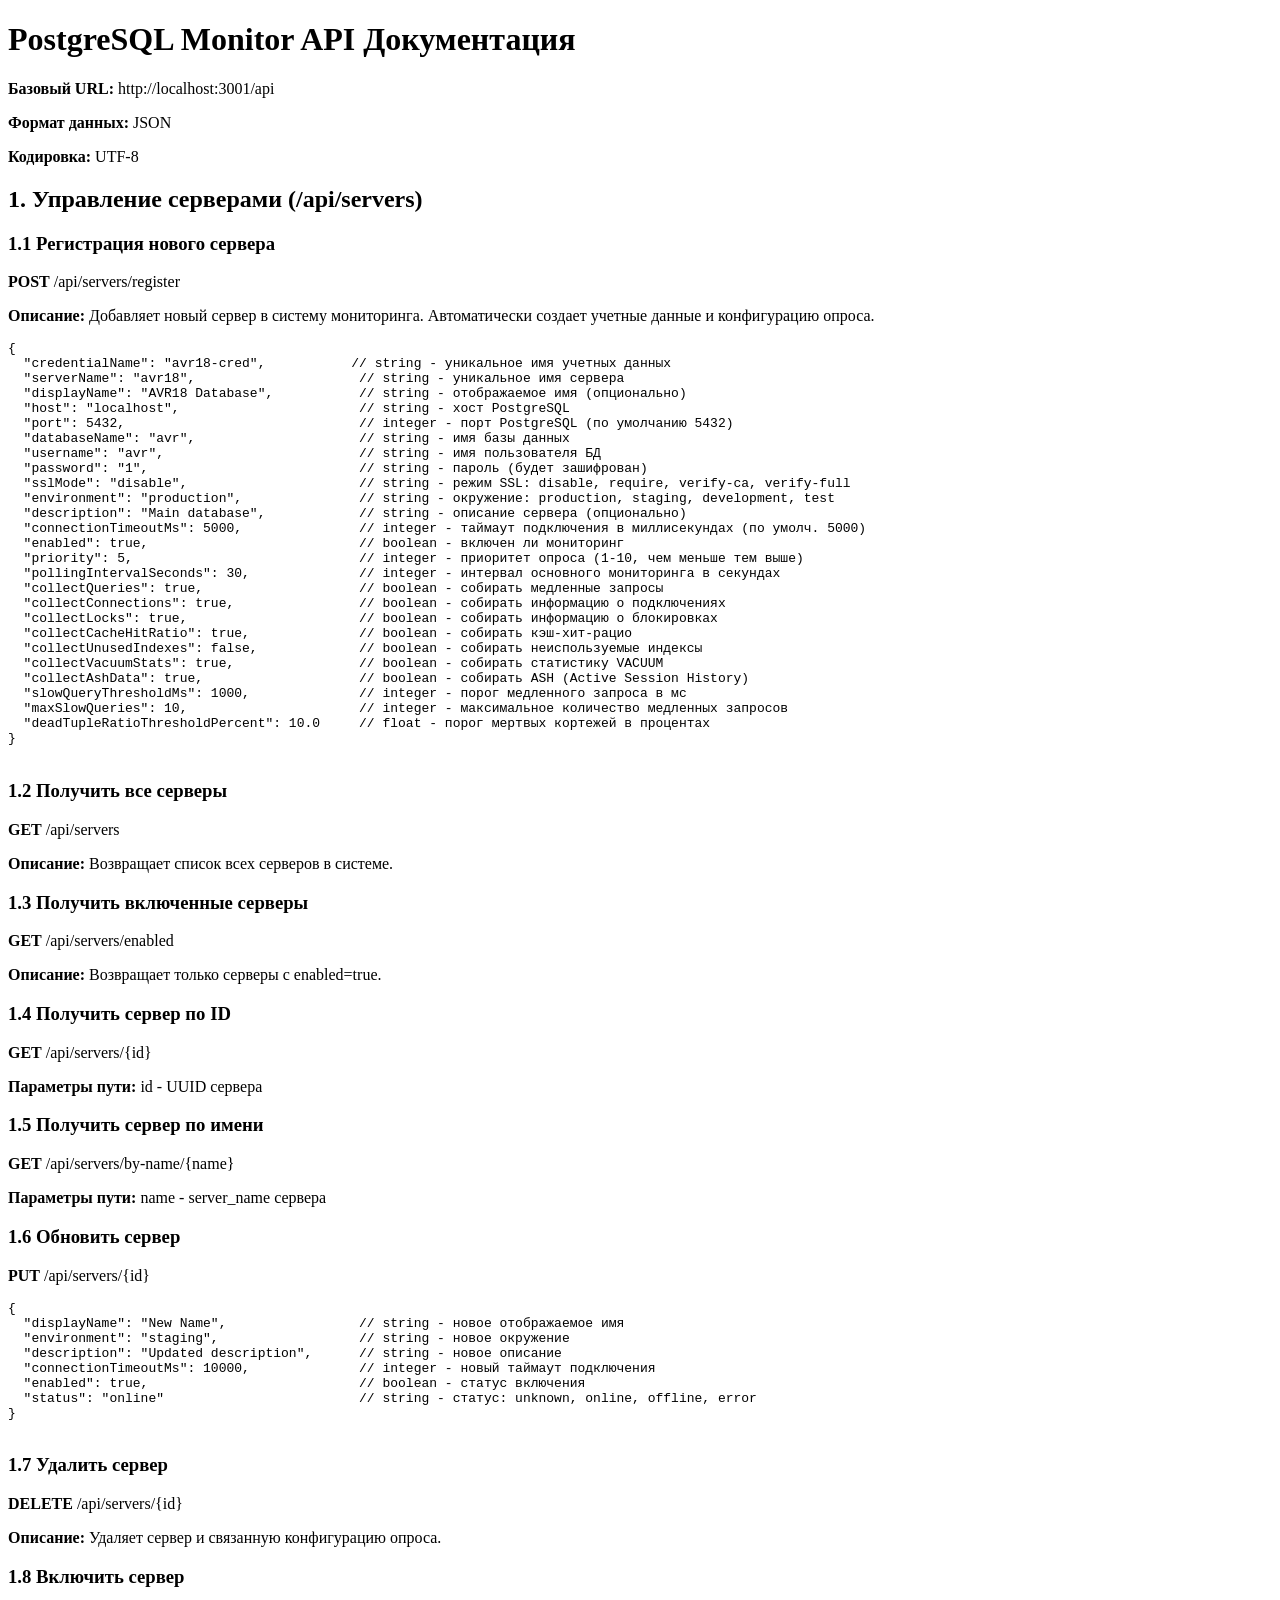
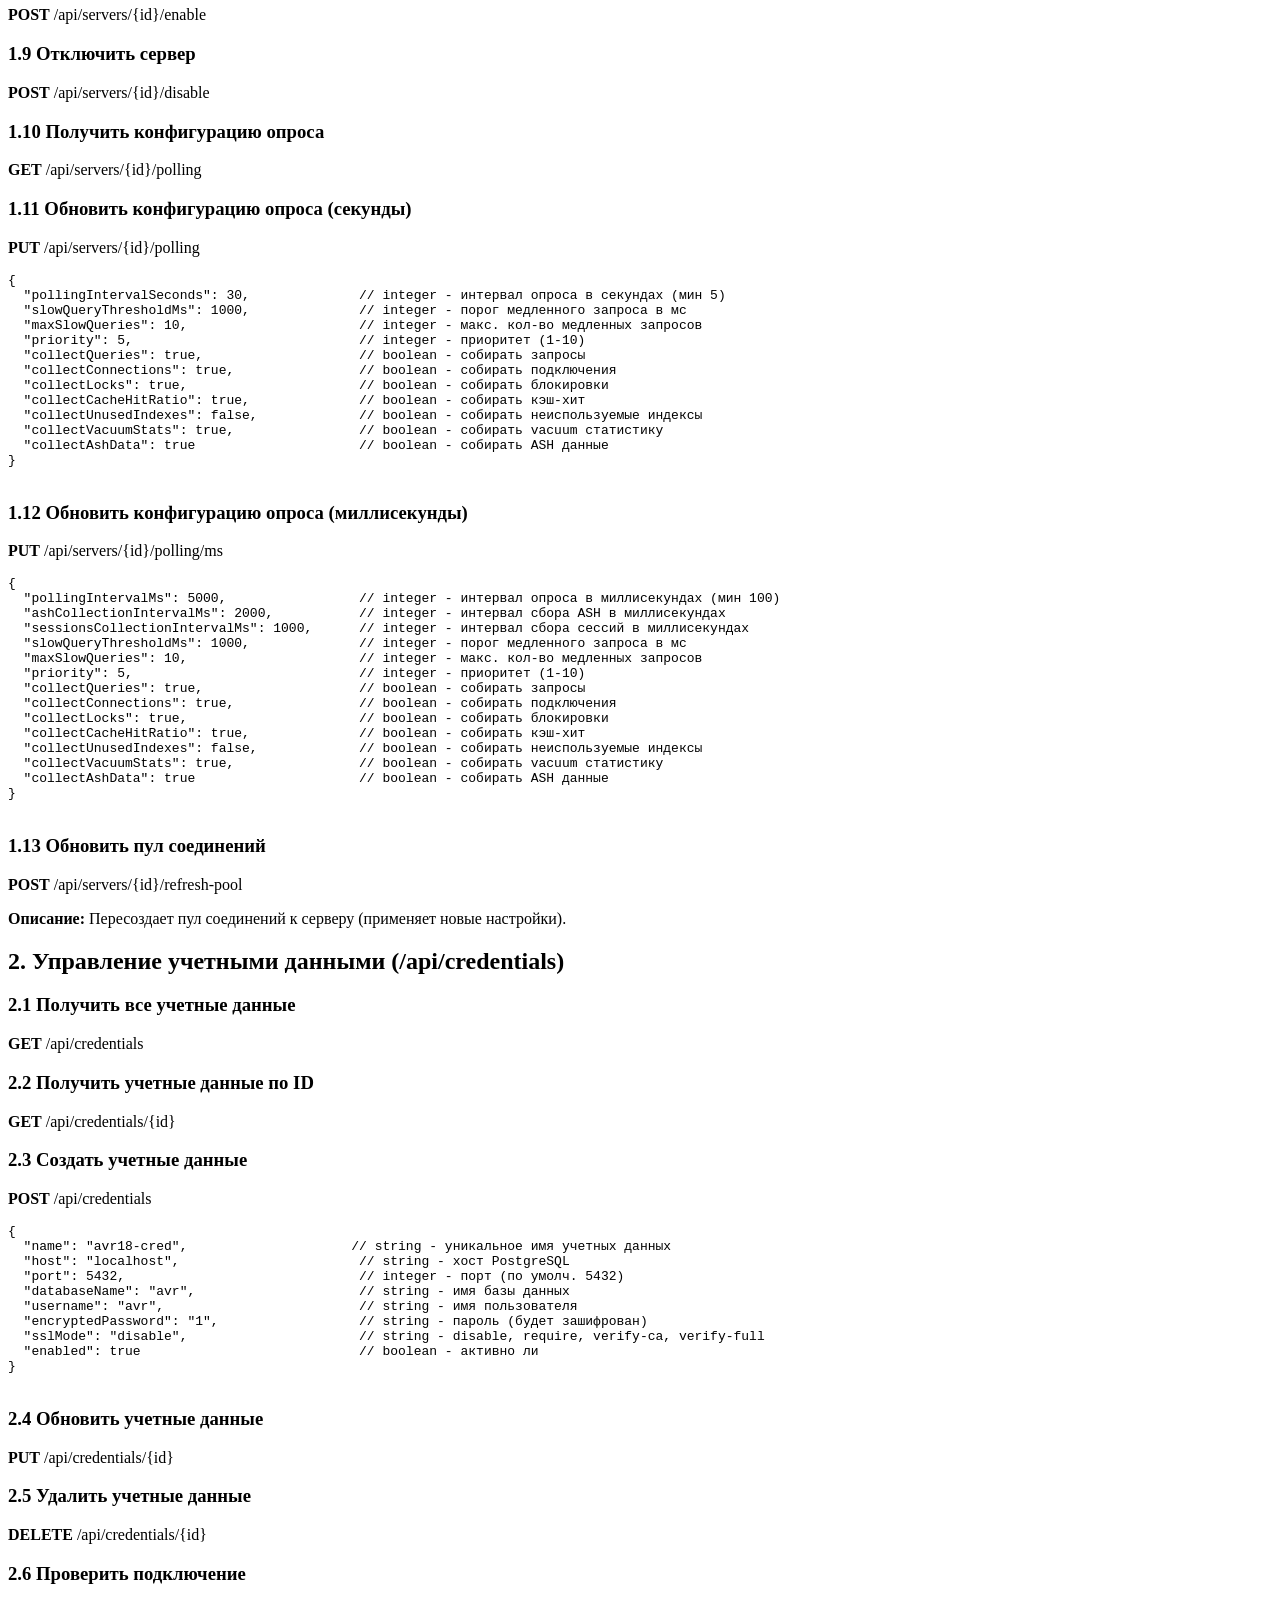
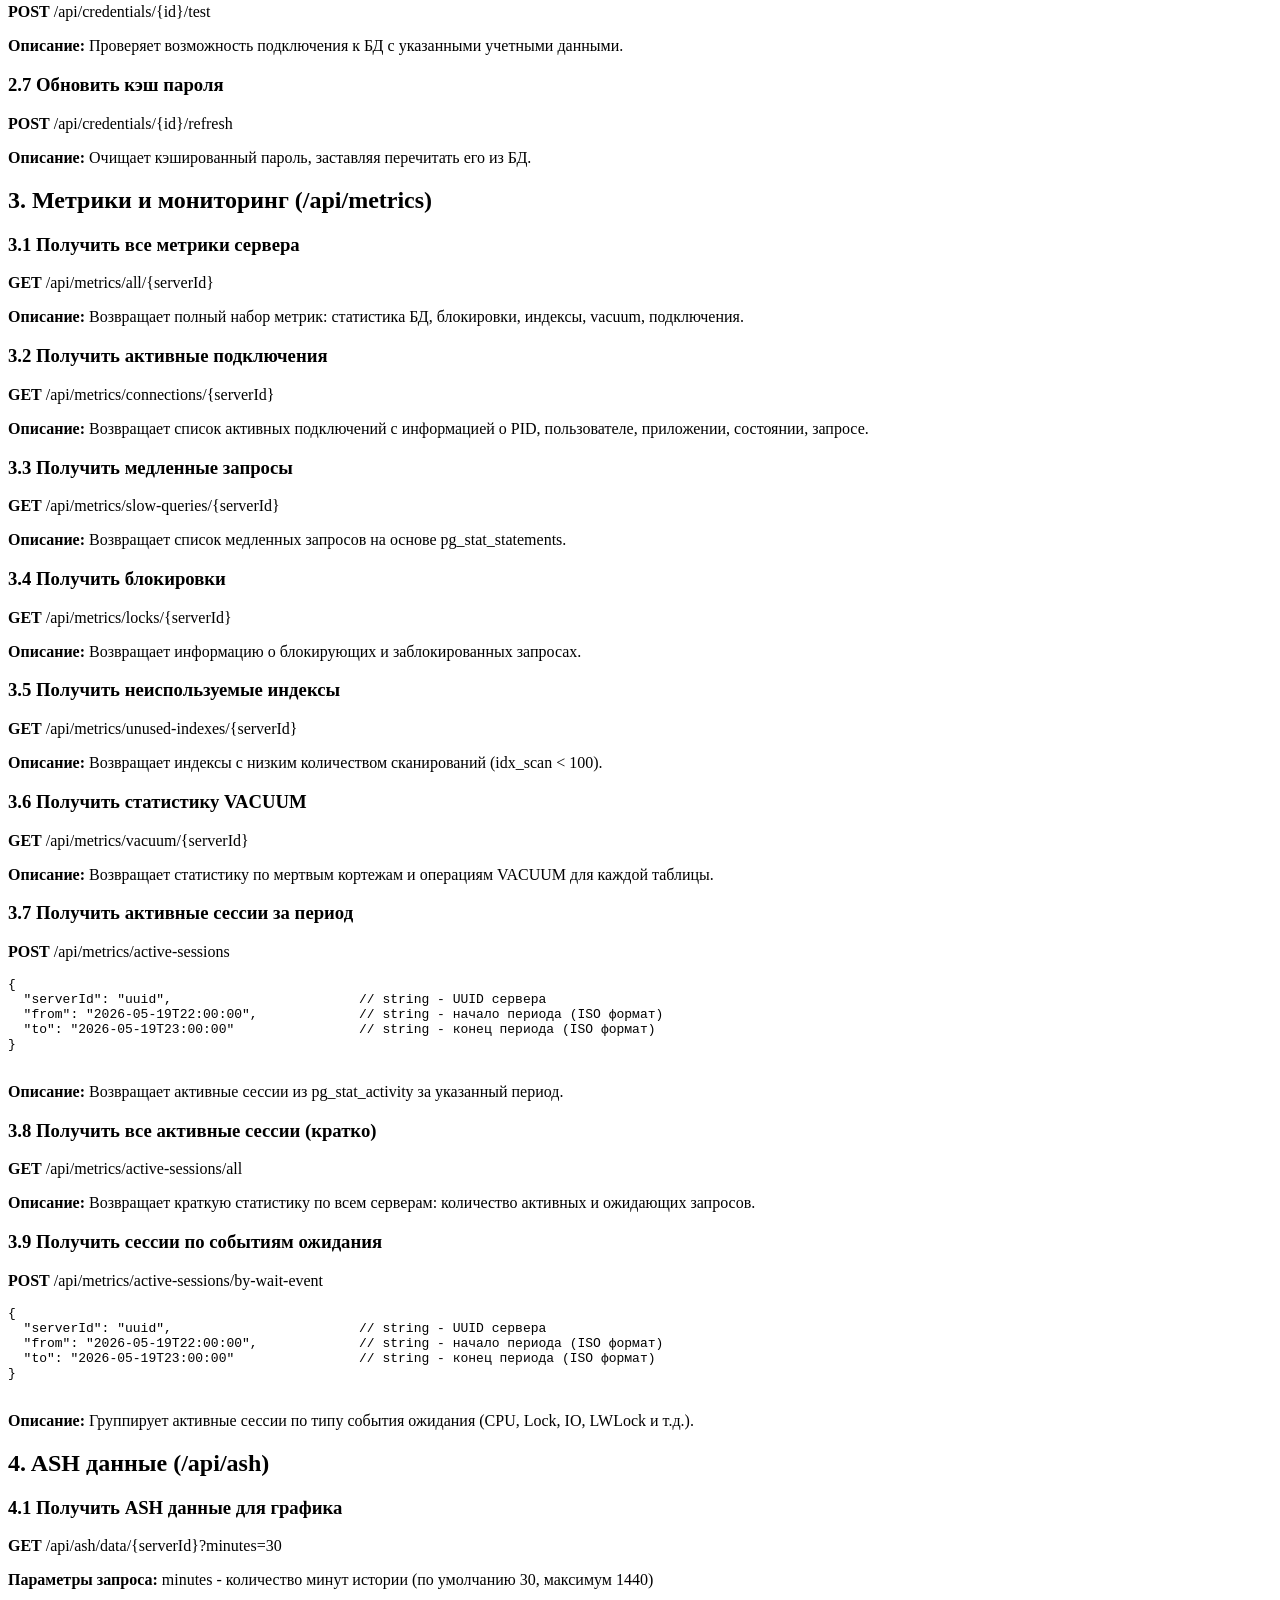
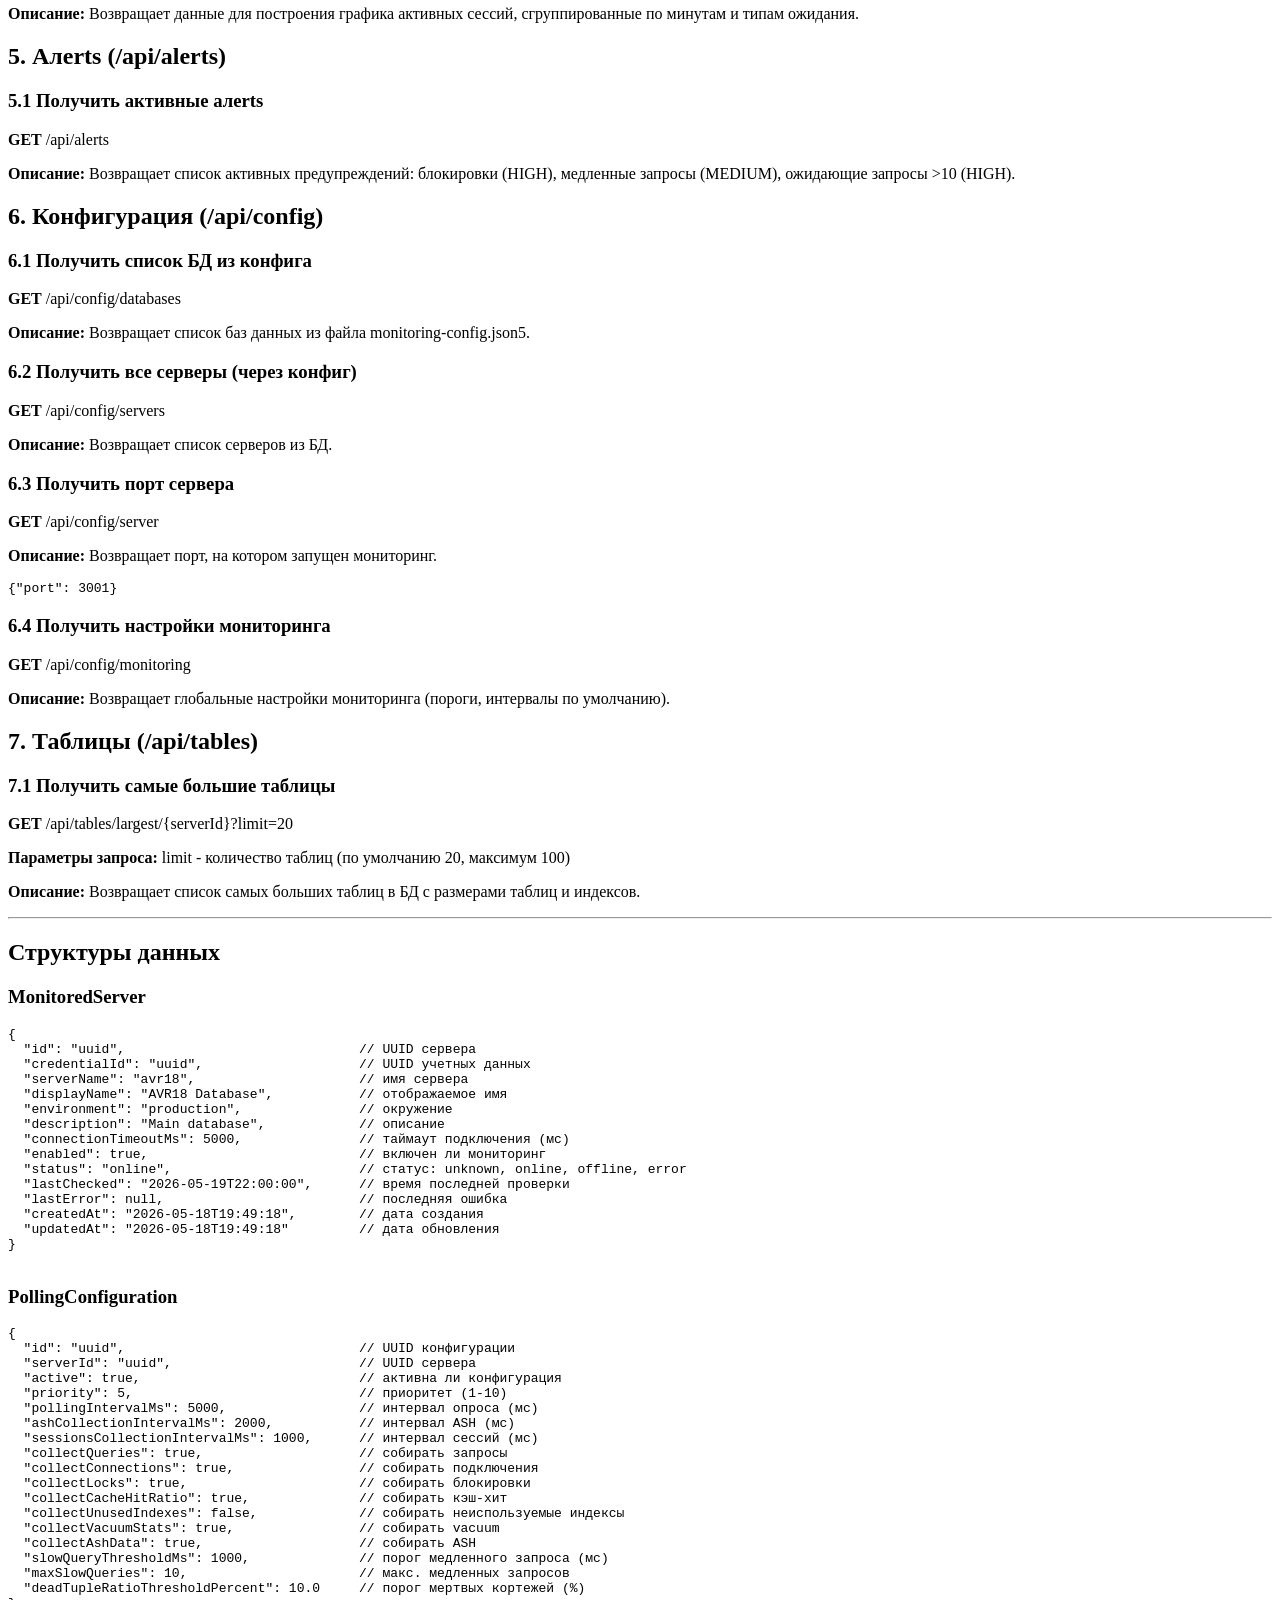
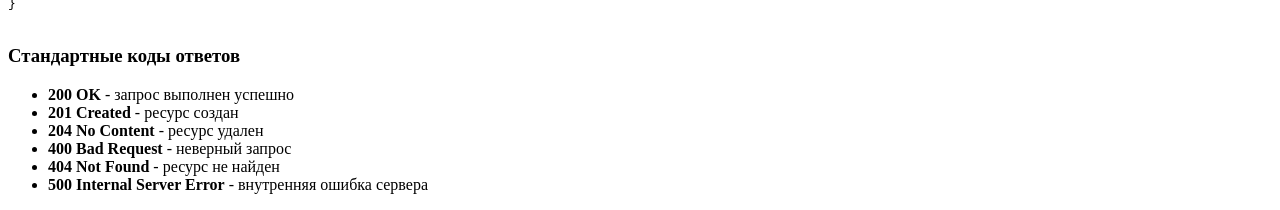
==== target/classes/static/api-docs.html @ e4e21ef0 "add help endpoint" ====
<!doctype html>
<html lang="ru">
  <head>
    <meta charset="UTF-8" />
    <title>PostgreSQL Monitor API Документация</title>
  </head>
  <body>
    <h1>PostgreSQL Monitor API Документация</h1>
    <p><strong>Базовый URL:</strong> http://localhost:3001/api</p>
    <p><strong>Формат данных:</strong> JSON</p>
    <p><strong>Кодировка:</strong> UTF-8</p>

    <h2>1. Управление серверами (/api/servers)</h2>

    <h3>1.1 Регистрация нового сервера</h3>
    <p><strong>POST</strong> /api/servers/register</p>
    <p>
      <strong>Описание:</strong> Добавляет новый сервер в систему мониторинга.
      Автоматически создает учетные данные и конфигурацию опроса.
    </p>
    <pre>
{
  "credentialName": "avr18-cred",           // string - уникальное имя учетных данных
  "serverName": "avr18",                     // string - уникальное имя сервера
  "displayName": "AVR18 Database",           // string - отображаемое имя (опционально)
  "host": "localhost",                       // string - хост PostgreSQL
  "port": 5432,                              // integer - порт PostgreSQL (по умолчанию 5432)
  "databaseName": "avr",                     // string - имя базы данных
  "username": "avr",                         // string - имя пользователя БД
  "password": "1",                           // string - пароль (будет зашифрован)
  "sslMode": "disable",                      // string - режим SSL: disable, require, verify-ca, verify-full
  "environment": "production",               // string - окружение: production, staging, development, test
  "description": "Main database",            // string - описание сервера (опционально)
  "connectionTimeoutMs": 5000,               // integer - таймаут подключения в миллисекундах (по умолч. 5000)
  "enabled": true,                           // boolean - включен ли мониторинг
  "priority": 5,                             // integer - приоритет опроса (1-10, чем меньше тем выше)
  "pollingIntervalSeconds": 30,              // integer - интервал основного мониторинга в секундах
  "collectQueries": true,                    // boolean - собирать медленные запросы
  "collectConnections": true,                // boolean - собирать информацию о подключениях
  "collectLocks": true,                      // boolean - собирать информацию о блокировках
  "collectCacheHitRatio": true,              // boolean - собирать кэш-хит-рацио
  "collectUnusedIndexes": false,             // boolean - собирать неиспользуемые индексы
  "collectVacuumStats": true,                // boolean - собирать статистику VACUUM
  "collectAshData": true,                    // boolean - собирать ASH (Active Session History)
  "slowQueryThresholdMs": 1000,              // integer - порог медленного запроса в мс
  "maxSlowQueries": 10,                      // integer - максимальное количество медленных запросов
  "deadTupleRatioThresholdPercent": 10.0     // float - порог мертвых кортежей в процентах
}
    </pre>

    <h3>1.2 Получить все серверы</h3>
    <p><strong>GET</strong> /api/servers</p>
    <p><strong>Описание:</strong> Возвращает список всех серверов в системе.</p>

    <h3>1.3 Получить включенные серверы</h3>
    <p><strong>GET</strong> /api/servers/enabled</p>
    <p><strong>Описание:</strong> Возвращает только серверы с enabled=true.</p>

    <h3>1.4 Получить сервер по ID</h3>
    <p><strong>GET</strong> /api/servers/{id}</p>
    <p><strong>Параметры пути:</strong> id - UUID сервера</p>

    <h3>1.5 Получить сервер по имени</h3>
    <p><strong>GET</strong> /api/servers/by-name/{name}</p>
    <p><strong>Параметры пути:</strong> name - server_name сервера</p>

    <h3>1.6 Обновить сервер</h3>
    <p><strong>PUT</strong> /api/servers/{id}</p>
    <pre>
{
  "displayName": "New Name",                 // string - новое отображаемое имя
  "environment": "staging",                  // string - новое окружение
  "description": "Updated description",      // string - новое описание
  "connectionTimeoutMs": 10000,              // integer - новый таймаут подключения
  "enabled": true,                           // boolean - статус включения
  "status": "online"                         // string - статус: unknown, online, offline, error
}
    </pre>

    <h3>1.7 Удалить сервер</h3>
    <p><strong>DELETE</strong> /api/servers/{id}</p>
    <p>
      <strong>Описание:</strong> Удаляет сервер и связанную конфигурацию опроса.
    </p>

    <h3>1.8 Включить сервер</h3>
    <p><strong>POST</strong> /api/servers/{id}/enable</p>

    <h3>1.9 Отключить сервер</h3>
    <p><strong>POST</strong> /api/servers/{id}/disable</p>

    <h3>1.10 Получить конфигурацию опроса</h3>
    <p><strong>GET</strong> /api/servers/{id}/polling</p>

    <h3>1.11 Обновить конфигурацию опроса (секунды)</h3>
    <p><strong>PUT</strong> /api/servers/{id}/polling</p>
    <pre>
{
  "pollingIntervalSeconds": 30,              // integer - интервал опроса в секундах (мин 5)
  "slowQueryThresholdMs": 1000,              // integer - порог медленного запроса в мс
  "maxSlowQueries": 10,                      // integer - макс. кол-во медленных запросов
  "priority": 5,                             // integer - приоритет (1-10)
  "collectQueries": true,                    // boolean - собирать запросы
  "collectConnections": true,                // boolean - собирать подключения
  "collectLocks": true,                      // boolean - собирать блокировки
  "collectCacheHitRatio": true,              // boolean - собирать кэш-хит
  "collectUnusedIndexes": false,             // boolean - собирать неиспользуемые индексы
  "collectVacuumStats": true,                // boolean - собирать vacuum статистику
  "collectAshData": true                     // boolean - собирать ASH данные
}
    </pre>

    <h3>1.12 Обновить конфигурацию опроса (миллисекунды)</h3>
    <p><strong>PUT</strong> /api/servers/{id}/polling/ms</p>
    <pre>
{
  "pollingIntervalMs": 5000,                 // integer - интервал опроса в миллисекундах (мин 100)
  "ashCollectionIntervalMs": 2000,           // integer - интервал сбора ASH в миллисекундах
  "sessionsCollectionIntervalMs": 1000,      // integer - интервал сбора сессий в миллисекундах
  "slowQueryThresholdMs": 1000,              // integer - порог медленного запроса в мс
  "maxSlowQueries": 10,                      // integer - макс. кол-во медленных запросов
  "priority": 5,                             // integer - приоритет (1-10)
  "collectQueries": true,                    // boolean - собирать запросы
  "collectConnections": true,                // boolean - собирать подключения
  "collectLocks": true,                      // boolean - собирать блокировки
  "collectCacheHitRatio": true,              // boolean - собирать кэш-хит
  "collectUnusedIndexes": false,             // boolean - собирать неиспользуемые индексы
  "collectVacuumStats": true,                // boolean - собирать vacuum статистику
  "collectAshData": true                     // boolean - собирать ASH данные
}
    </pre>

    <h3>1.13 Обновить пул соединений</h3>
    <p><strong>POST</strong> /api/servers/{id}/refresh-pool</p>
    <p>
      <strong>Описание:</strong> Пересоздает пул соединений к серверу (применяет
      новые настройки).
    </p>

    <h2>2. Управление учетными данными (/api/credentials)</h2>

    <h3>2.1 Получить все учетные данные</h3>
    <p><strong>GET</strong> /api/credentials</p>

    <h3>2.2 Получить учетные данные по ID</h3>
    <p><strong>GET</strong> /api/credentials/{id}</p>

    <h3>2.3 Создать учетные данные</h3>
    <p><strong>POST</strong> /api/credentials</p>
    <pre>
{
  "name": "avr18-cred",                     // string - уникальное имя учетных данных
  "host": "localhost",                       // string - хост PostgreSQL
  "port": 5432,                              // integer - порт (по умолч. 5432)
  "databaseName": "avr",                     // string - имя базы данных
  "username": "avr",                         // string - имя пользователя
  "encryptedPassword": "1",                  // string - пароль (будет зашифрован)
  "sslMode": "disable",                      // string - disable, require, verify-ca, verify-full
  "enabled": true                            // boolean - активно ли
}
    </pre>

    <h3>2.4 Обновить учетные данные</h3>
    <p><strong>PUT</strong> /api/credentials/{id}</p>

    <h3>2.5 Удалить учетные данные</h3>
    <p><strong>DELETE</strong> /api/credentials/{id}</p>

    <h3>2.6 Проверить подключение</h3>
    <p><strong>POST</strong> /api/credentials/{id}/test</p>
    <p>
      <strong>Описание:</strong> Проверяет возможность подключения к БД с
      указанными учетными данными.
    </p>

    <h3>2.7 Обновить кэш пароля</h3>
    <p><strong>POST</strong> /api/credentials/{id}/refresh</p>
    <p>
      <strong>Описание:</strong> Очищает кэшированный пароль, заставляя
      перечитать его из БД.
    </p>

    <h2>3. Метрики и мониторинг (/api/metrics)</h2>

    <h3>3.1 Получить все метрики сервера</h3>
    <p><strong>GET</strong> /api/metrics/all/{serverId}</p>
    <p>
      <strong>Описание:</strong> Возвращает полный набор метрик: статистика БД,
      блокировки, индексы, vacuum, подключения.
    </p>

    <h3>3.2 Получить активные подключения</h3>
    <p><strong>GET</strong> /api/metrics/connections/{serverId}</p>
    <p>
      <strong>Описание:</strong> Возвращает список активных подключений с
      информацией о PID, пользователе, приложении, состоянии, запросе.
    </p>

    <h3>3.3 Получить медленные запросы</h3>
    <p><strong>GET</strong> /api/metrics/slow-queries/{serverId}</p>
    <p>
      <strong>Описание:</strong> Возвращает список медленных запросов на основе
      pg_stat_statements.
    </p>

    <h3>3.4 Получить блокировки</h3>
    <p><strong>GET</strong> /api/metrics/locks/{serverId}</p>
    <p>
      <strong>Описание:</strong> Возвращает информацию о блокирующих и
      заблокированных запросах.
    </p>

    <h3>3.5 Получить неиспользуемые индексы</h3>
    <p><strong>GET</strong> /api/metrics/unused-indexes/{serverId}</p>
    <p>
      <strong>Описание:</strong> Возвращает индексы с низким количеством
      сканирований (idx_scan &lt; 100).
    </p>

    <h3>3.6 Получить статистику VACUUM</h3>
    <p><strong>GET</strong> /api/metrics/vacuum/{serverId}</p>
    <p>
      <strong>Описание:</strong> Возвращает статистику по мертвым кортежам и
      операциям VACUUM для каждой таблицы.
    </p>

    <h3>3.7 Получить активные сессии за период</h3>
    <p><strong>POST</strong> /api/metrics/active-sessions</p>
    <pre>
{
  "serverId": "uuid",                        // string - UUID сервера
  "from": "2026-05-19T22:00:00",             // string - начало периода (ISO формат)
  "to": "2026-05-19T23:00:00"                // string - конец периода (ISO формат)
}
    </pre>
    <p>
      <strong>Описание:</strong> Возвращает активные сессии из pg_stat_activity
      за указанный период.
    </p>

    <h3>3.8 Получить все активные сессии (кратко)</h3>
    <p><strong>GET</strong> /api/metrics/active-sessions/all</p>
    <p>
      <strong>Описание:</strong> Возвращает краткую статистику по всем серверам:
      количество активных и ожидающих запросов.
    </p>

    <h3>3.9 Получить сессии по событиям ожидания</h3>
    <p><strong>POST</strong> /api/metrics/active-sessions/by-wait-event</p>
    <pre>
{
  "serverId": "uuid",                        // string - UUID сервера
  "from": "2026-05-19T22:00:00",             // string - начало периода (ISO формат)
  "to": "2026-05-19T23:00:00"                // string - конец периода (ISO формат)
}
    </pre>
    <p>
      <strong>Описание:</strong> Группирует активные сессии по типу события
      ожидания (CPU, Lock, IO, LWLock и т.д.).
    </p>

    <h2>4. ASH данные (/api/ash)</h2>

    <h3>4.1 Получить ASH данные для графика</h3>
    <p><strong>GET</strong> /api/ash/data/{serverId}?minutes=30</p>
    <p>
      <strong>Параметры запроса:</strong> minutes - количество минут истории (по
      умолчанию 30, максимум 1440)
    </p>
    <p>
      <strong>Описание:</strong> Возвращает данные для построения графика
      активных сессий, сгруппированные по минутам и типам ожидания.
    </p>

    <h2>5. Алerts (/api/alerts)</h2>

    <h3>5.1 Получить активные алerts</h3>
    <p><strong>GET</strong> /api/alerts</p>
    <p>
      <strong>Описание:</strong> Возвращает список активных предупреждений:
      блокировки (HIGH), медленные запросы (MEDIUM), ожидающие запросы >10
      (HIGH).
    </p>

    <h2>6. Конфигурация (/api/config)</h2>

    <h3>6.1 Получить список БД из конфига</h3>
    <p><strong>GET</strong> /api/config/databases</p>
    <p>
      <strong>Описание:</strong> Возвращает список баз данных из файла
      monitoring-config.json5.
    </p>

    <h3>6.2 Получить все серверы (через конфиг)</h3>
    <p><strong>GET</strong> /api/config/servers</p>
    <p><strong>Описание:</strong> Возвращает список серверов из БД.</p>

    <h3>6.3 Получить порт сервера</h3>
    <p><strong>GET</strong> /api/config/server</p>
    <p>
      <strong>Описание:</strong> Возвращает порт, на котором запущен мониторинг.
    </p>
    <pre>{"port": 3001}</pre>

    <h3>6.4 Получить настройки мониторинга</h3>
    <p><strong>GET</strong> /api/config/monitoring</p>
    <p>
      <strong>Описание:</strong> Возвращает глобальные настройки мониторинга
      (пороги, интервалы по умолчанию).
    </p>

    <h2>7. Таблицы (/api/tables)</h2>

    <h3>7.1 Получить самые большие таблицы</h3>
    <p><strong>GET</strong> /api/tables/largest/{serverId}?limit=20</p>
    <p>
      <strong>Параметры запроса:</strong> limit - количество таблиц (по
      умолчанию 20, максимум 100)
    </p>
    <p>
      <strong>Описание:</strong> Возвращает список самых больших таблиц в БД с
      размерами таблиц и индексов.
    </p>

    <hr />
    <h2>Структуры данных</h2>

    <h3>MonitoredServer</h3>
    <pre>
{
  "id": "uuid",                              // UUID сервера
  "credentialId": "uuid",                    // UUID учетных данных
  "serverName": "avr18",                     // имя сервера
  "displayName": "AVR18 Database",           // отображаемое имя
  "environment": "production",               // окружение
  "description": "Main database",            // описание
  "connectionTimeoutMs": 5000,               // таймаут подключения (мс)
  "enabled": true,                           // включен ли мониторинг
  "status": "online",                        // статус: unknown, online, offline, error
  "lastChecked": "2026-05-19T22:00:00",      // время последней проверки
  "lastError": null,                         // последняя ошибка
  "createdAt": "2026-05-18T19:49:18",        // дата создания
  "updatedAt": "2026-05-18T19:49:18"         // дата обновления
}
    </pre>

    <h3>PollingConfiguration</h3>
    <pre>
{
  "id": "uuid",                              // UUID конфигурации
  "serverId": "uuid",                        // UUID сервера
  "active": true,                            // активна ли конфигурация
  "priority": 5,                             // приоритет (1-10)
  "pollingIntervalMs": 5000,                 // интервал опроса (мс)
  "ashCollectionIntervalMs": 2000,           // интервал ASH (мс)
  "sessionsCollectionIntervalMs": 1000,      // интервал сессий (мс)
  "collectQueries": true,                    // собирать запросы
  "collectConnections": true,                // собирать подключения
  "collectLocks": true,                      // собирать блокировки
  "collectCacheHitRatio": true,              // собирать кэш-хит
  "collectUnusedIndexes": false,             // собирать неиспользуемые индексы
  "collectVacuumStats": true,                // собирать vacuum
  "collectAshData": true,                    // собирать ASH
  "slowQueryThresholdMs": 1000,              // порог медленного запроса (мс)
  "maxSlowQueries": 10,                      // макс. медленных запросов
  "deadTupleRatioThresholdPercent": 10.0     // порог мертвых кортежей (%)
}
    </pre>

    <h3>Стандартные коды ответов</h3>
    <ul>
      <li><strong>200 OK</strong> - запрос выполнен успешно</li>
      <li><strong>201 Created</strong> - ресурс создан</li>
      <li><strong>204 No Content</strong> - ресурс удален</li>
      <li><strong>400 Bad Request</strong> - неверный запрос</li>
      <li><strong>404 Not Found</strong> - ресурс не найден</li>
      <li>
        <strong>500 Internal Server Error</strong> - внутренняя ошибка сервера
      </li>
    </ul>
  </body>
</html>
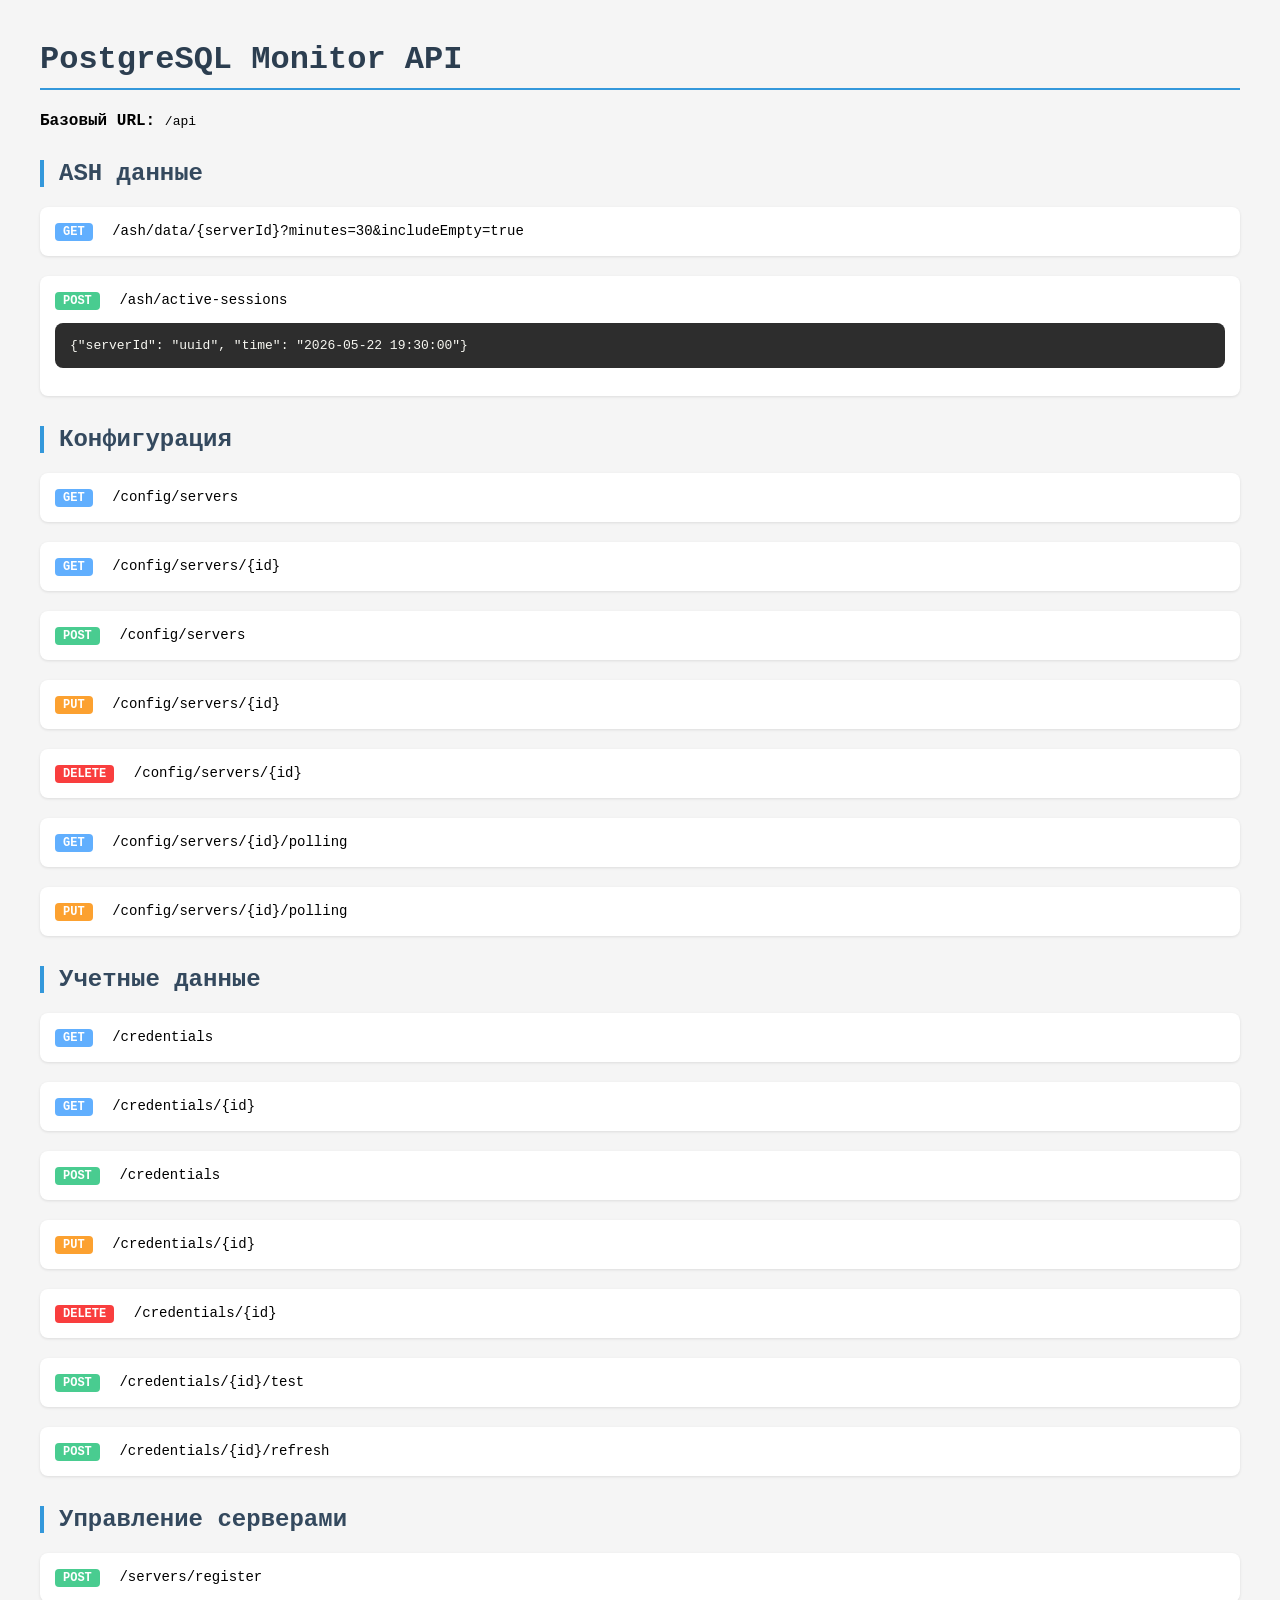
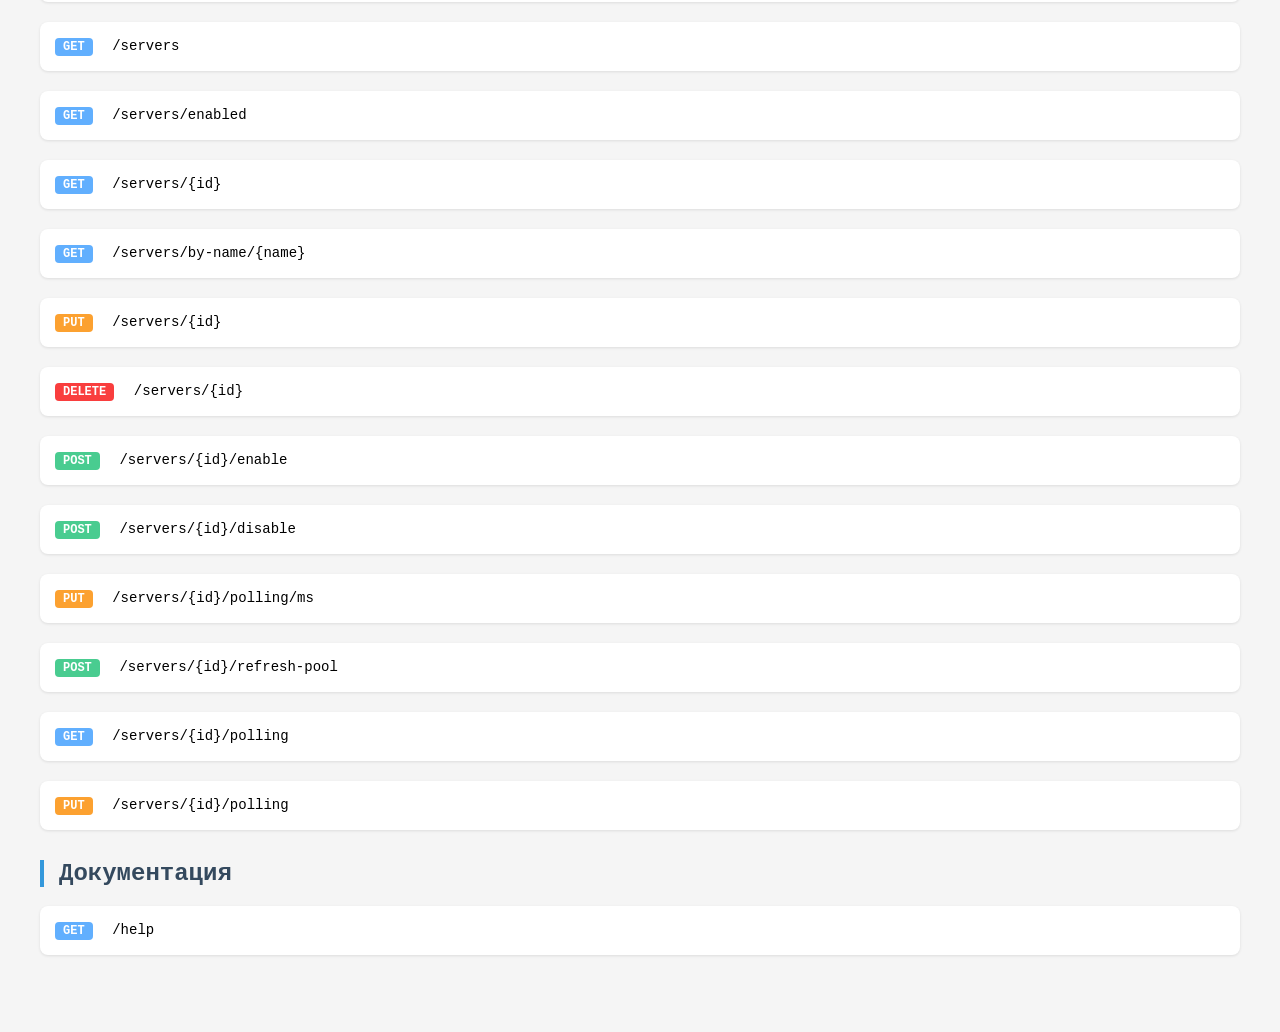
==== commit 9d8563d3: "add setup scripts" ====
--- a/target/classes/static/api-docs.html
+++ b/target/classes/static/api-docs.html
@@ -2,381 +2,204 @@
 <html lang="ru">
   <head>
     <meta charset="UTF-8" />
-    <title>PostgreSQL Monitor API Документация</title>
+    <title>PostgreSQL Monitor API</title>
+    <style>
+      body {
+        font-family:
+          -apple-system, BlinkMacSystemFont, "Segoe UI", Roboto, monospace;
+        max-width: 1200px;
+        margin: 0 auto;
+        padding: 20px;
+        background: #f5f5f5;
+      }
+      h1 {
+        color: #2c3e50;
+        border-bottom: 2px solid #3498db;
+        padding-bottom: 10px;
+      }
+      h2 {
+        color: #34495e;
+        margin-top: 30px;
+        border-left: 4px solid #3498db;
+        padding-left: 15px;
+      }
+      .endpoint {
+        background: #fff;
+        padding: 15px;
+        border-radius: 8px;
+        margin-bottom: 20px;
+        box-shadow: 0 1px 3px rgba(0, 0, 0, 0.1);
+      }
+      .method {
+        display: inline-block;
+        padding: 2px 8px;
+        border-radius: 4px;
+        font-weight: bold;
+        font-size: 12px;
+        margin-right: 10px;
+      }
+      .get {
+        background: #61affe;
+        color: white;
+      }
+      .post {
+        background: #49cc90;
+        color: white;
+      }
+      .put {
+        background: #fca130;
+        color: white;
+      }
+      .delete {
+        background: #f93e3e;
+        color: white;
+      }
+      .url {
+        font-family: monospace;
+        font-size: 14px;
+      }
+      pre {
+        background: #2d2d2d;
+        color: #f8f8f2;
+        padding: 15px;
+        border-radius: 8px;
+        overflow-x: auto;
+      }
+      hr {
+        border: none;
+        border-top: 1px solid #ddd;
+        margin: 30px 0;
+      }
+    </style>
   </head>
   <body>
-    <h1>PostgreSQL Monitor API Документация</h1>
-    <p><strong>Базовый URL:</strong> http://localhost:3001/api</p>
-    <p><strong>Формат данных:</strong> JSON</p>
-    <p><strong>Кодировка:</strong> UTF-8</p>
-
-    <h2>1. Управление серверами (/api/servers)</h2>
-
-    <h3>1.1 Регистрация нового сервера</h3>
-    <p><strong>POST</strong> /api/servers/register</p>
-    <p>
-      <strong>Описание:</strong> Добавляет новый сервер в систему мониторинга.
-      Автоматически создает учетные данные и конфигурацию опроса.
-    </p>
-    <pre>
-{
-  "credentialName": "avr18-cred",           // string - уникальное имя учетных данных
-  "serverName": "avr18",                     // string - уникальное имя сервера
-  "displayName": "AVR18 Database",           // string - отображаемое имя (опционально)
-  "host": "localhost",                       // string - хост PostgreSQL
-  "port": 5432,                              // integer - порт PostgreSQL (по умолчанию 5432)
-  "databaseName": "avr",                     // string - имя базы данных
-  "username": "avr",                         // string - имя пользователя БД
-  "password": "1",                           // string - пароль (будет зашифрован)
-  "sslMode": "disable",                      // string - режим SSL: disable, require, verify-ca, verify-full
-  "environment": "production",               // string - окружение: production, staging, development, test
-  "description": "Main database",            // string - описание сервера (опционально)
-  "connectionTimeoutMs": 5000,               // integer - таймаут подключения в миллисекундах (по умолч. 5000)
-  "enabled": true,                           // boolean - включен ли мониторинг
-  "priority": 5,                             // integer - приоритет опроса (1-10, чем меньше тем выше)
-  "pollingIntervalSeconds": 30,              // integer - интервал основного мониторинга в секундах
-  "collectQueries": true,                    // boolean - собирать медленные запросы
-  "collectConnections": true,                // boolean - собирать информацию о подключениях
-  "collectLocks": true,                      // boolean - собирать информацию о блокировках
-  "collectCacheHitRatio": true,              // boolean - собирать кэш-хит-рацио
-  "collectUnusedIndexes": false,             // boolean - собирать неиспользуемые индексы
-  "collectVacuumStats": true,                // boolean - собирать статистику VACUUM
-  "collectAshData": true,                    // boolean - собирать ASH (Active Session History)
-  "slowQueryThresholdMs": 1000,              // integer - порог медленного запроса в мс
-  "maxSlowQueries": 10,                      // integer - максимальное количество медленных запросов
-  "deadTupleRatioThresholdPercent": 10.0     // float - порог мертвых кортежей в процентах
-}
-    </pre>
-
-    <h3>1.2 Получить все серверы</h3>
-    <p><strong>GET</strong> /api/servers</p>
-    <p><strong>Описание:</strong> Возвращает список всех серверов в системе.</p>
-
-    <h3>1.3 Получить включенные серверы</h3>
-    <p><strong>GET</strong> /api/servers/enabled</p>
-    <p><strong>Описание:</strong> Возвращает только серверы с enabled=true.</p>
-
-    <h3>1.4 Получить сервер по ID</h3>
-    <p><strong>GET</strong> /api/servers/{id}</p>
-    <p><strong>Параметры пути:</strong> id - UUID сервера</p>
-
-    <h3>1.5 Получить сервер по имени</h3>
-    <p><strong>GET</strong> /api/servers/by-name/{name}</p>
-    <p><strong>Параметры пути:</strong> name - server_name сервера</p>
-
-    <h3>1.6 Обновить сервер</h3>
-    <p><strong>PUT</strong> /api/servers/{id}</p>
-    <pre>
-{
-  "displayName": "New Name",                 // string - новое отображаемое имя
-  "environment": "staging",                  // string - новое окружение
-  "description": "Updated description",      // string - новое описание
-  "connectionTimeoutMs": 10000,              // integer - новый таймаут подключения
-  "enabled": true,                           // boolean - статус включения
-  "status": "online"                         // string - статус: unknown, online, offline, error
-}
-    </pre>
-
-    <h3>1.7 Удалить сервер</h3>
-    <p><strong>DELETE</strong> /api/servers/{id}</p>
-    <p>
-      <strong>Описание:</strong> Удаляет сервер и связанную конфигурацию опроса.
-    </p>
-
-    <h3>1.8 Включить сервер</h3>
-    <p><strong>POST</strong> /api/servers/{id}/enable</p>
-
-    <h3>1.9 Отключить сервер</h3>
-    <p><strong>POST</strong> /api/servers/{id}/disable</p>
-
-    <h3>1.10 Получить конфигурацию опроса</h3>
-    <p><strong>GET</strong> /api/servers/{id}/polling</p>
-
-    <h3>1.11 Обновить конфигурацию опроса (секунды)</h3>
-    <p><strong>PUT</strong> /api/servers/{id}/polling</p>
-    <pre>
-{
-  "pollingIntervalSeconds": 30,              // integer - интервал опроса в секундах (мин 5)
-  "slowQueryThresholdMs": 1000,              // integer - порог медленного запроса в мс
-  "maxSlowQueries": 10,                      // integer - макс. кол-во медленных запросов
-  "priority": 5,                             // integer - приоритет (1-10)
-  "collectQueries": true,                    // boolean - собирать запросы
-  "collectConnections": true,                // boolean - собирать подключения
-  "collectLocks": true,                      // boolean - собирать блокировки
-  "collectCacheHitRatio": true,              // boolean - собирать кэш-хит
-  "collectUnusedIndexes": false,             // boolean - собирать неиспользуемые индексы
-  "collectVacuumStats": true,                // boolean - собирать vacuum статистику
-  "collectAshData": true                     // boolean - собирать ASH данные
-}
-    </pre>
-
-    <h3>1.12 Обновить конфигурацию опроса (миллисекунды)</h3>
-    <p><strong>PUT</strong> /api/servers/{id}/polling/ms</p>
-    <pre>
-{
-  "pollingIntervalMs": 5000,                 // integer - интервал опроса в миллисекундах (мин 100)
-  "ashCollectionIntervalMs": 2000,           // integer - интервал сбора ASH в миллисекундах
-  "sessionsCollectionIntervalMs": 1000,      // integer - интервал сбора сессий в миллисекундах
-  "slowQueryThresholdMs": 1000,              // integer - порог медленного запроса в мс
-  "maxSlowQueries": 10,                      // integer - макс. кол-во медленных запросов
-  "priority": 5,                             // integer - приоритет (1-10)
-  "collectQueries": true,                    // boolean - собирать запросы
-  "collectConnections": true,                // boolean - собирать подключения
-  "collectLocks": true,                      // boolean - собирать блокировки
-  "collectCacheHitRatio": true,              // boolean - собирать кэш-хит
-  "collectUnusedIndexes": false,             // boolean - собирать неиспользуемые индексы
-  "collectVacuumStats": true,                // boolean - собирать vacuum статистику
-  "collectAshData": true                     // boolean - собирать ASH данные
-}
-    </pre>
-
-    <h3>1.13 Обновить пул соединений</h3>
-    <p><strong>POST</strong> /api/servers/{id}/refresh-pool</p>
-    <p>
-      <strong>Описание:</strong> Пересоздает пул соединений к серверу (применяет
-      новые настройки).
-    </p>
-
-    <h2>2. Управление учетными данными (/api/credentials)</h2>
-
-    <h3>2.1 Получить все учетные данные</h3>
-    <p><strong>GET</strong> /api/credentials</p>
-
-    <h3>2.2 Получить учетные данные по ID</h3>
-    <p><strong>GET</strong> /api/credentials/{id}</p>
-
-    <h3>2.3 Создать учетные данные</h3>
-    <p><strong>POST</strong> /api/credentials</p>
-    <pre>
-{
-  "name": "avr18-cred",                     // string - уникальное имя учетных данных
-  "host": "localhost",                       // string - хост PostgreSQL
-  "port": 5432,                              // integer - порт (по умолч. 5432)
-  "databaseName": "avr",                     // string - имя базы данных
-  "username": "avr",                         // string - имя пользователя
-  "encryptedPassword": "1",                  // string - пароль (будет зашифрован)
-  "sslMode": "disable",                      // string - disable, require, verify-ca, verify-full
-  "enabled": true                            // boolean - активно ли
-}
-    </pre>
-
-    <h3>2.4 Обновить учетные данные</h3>
-    <p><strong>PUT</strong> /api/credentials/{id}</p>
-
-    <h3>2.5 Удалить учетные данные</h3>
-    <p><strong>DELETE</strong> /api/credentials/{id}</p>
-
-    <h3>2.6 Проверить подключение</h3>
-    <p><strong>POST</strong> /api/credentials/{id}/test</p>
-    <p>
-      <strong>Описание:</strong> Проверяет возможность подключения к БД с
-      указанными учетными данными.
-    </p>
-
-    <h3>2.7 Обновить кэш пароля</h3>
-    <p><strong>POST</strong> /api/credentials/{id}/refresh</p>
-    <p>
-      <strong>Описание:</strong> Очищает кэшированный пароль, заставляя
-      перечитать его из БД.
-    </p>
-
-    <h2>3. Метрики и мониторинг (/api/metrics)</h2>
-
-    <h3>3.1 Получить все метрики сервера</h3>
-    <p><strong>GET</strong> /api/metrics/all/{serverId}</p>
-    <p>
-      <strong>Описание:</strong> Возвращает полный набор метрик: статистика БД,
-      блокировки, индексы, vacuum, подключения.
-    </p>
-
-    <h3>3.2 Получить активные подключения</h3>
-    <p><strong>GET</strong> /api/metrics/connections/{serverId}</p>
-    <p>
-      <strong>Описание:</strong> Возвращает список активных подключений с
-      информацией о PID, пользователе, приложении, состоянии, запросе.
-    </p>
-
-    <h3>3.3 Получить медленные запросы</h3>
-    <p><strong>GET</strong> /api/metrics/slow-queries/{serverId}</p>
-    <p>
-      <strong>Описание:</strong> Возвращает список медленных запросов на основе
-      pg_stat_statements.
-    </p>
-
-    <h3>3.4 Получить блокировки</h3>
-    <p><strong>GET</strong> /api/metrics/locks/{serverId}</p>
-    <p>
-      <strong>Описание:</strong> Возвращает информацию о блокирующих и
-      заблокированных запросах.
-    </p>
-
-    <h3>3.5 Получить неиспользуемые индексы</h3>
-    <p><strong>GET</strong> /api/metrics/unused-indexes/{serverId}</p>
-    <p>
-      <strong>Описание:</strong> Возвращает индексы с низким количеством
-      сканирований (idx_scan &lt; 100).
-    </p>
-
-    <h3>3.6 Получить статистику VACUUM</h3>
-    <p><strong>GET</strong> /api/metrics/vacuum/{serverId}</p>
-    <p>
-      <strong>Описание:</strong> Возвращает статистику по мертвым кортежам и
-      операциям VACUUM для каждой таблицы.
-    </p>
-
-    <h3>3.7 Получить активные сессии за период</h3>
-    <p><strong>POST</strong> /api/metrics/active-sessions</p>
-    <pre>
-{
-  "serverId": "uuid",                        // string - UUID сервера
-  "from": "2026-05-19T22:00:00",             // string - начало периода (ISO формат)
-  "to": "2026-05-19T23:00:00"                // string - конец периода (ISO формат)
-}
-    </pre>
-    <p>
-      <strong>Описание:</strong> Возвращает активные сессии из pg_stat_activity
-      за указанный период.
-    </p>
-
-    <h3>3.8 Получить все активные сессии (кратко)</h3>
-    <p><strong>GET</strong> /api/metrics/active-sessions/all</p>
-    <p>
-      <strong>Описание:</strong> Возвращает краткую статистику по всем серверам:
-      количество активных и ожидающих запросов.
-    </p>
-
-    <h3>3.9 Получить сессии по событиям ожидания</h3>
-    <p><strong>POST</strong> /api/metrics/active-sessions/by-wait-event</p>
-    <pre>
-{
-  "serverId": "uuid",                        // string - UUID сервера
-  "from": "2026-05-19T22:00:00",             // string - начало периода (ISO формат)
-  "to": "2026-05-19T23:00:00"                // string - конец периода (ISO формат)
-}
-    </pre>
-    <p>
-      <strong>Описание:</strong> Группирует активные сессии по типу события
-      ожидания (CPU, Lock, IO, LWLock и т.д.).
-    </p>
-
-    <h2>4. ASH данные (/api/ash)</h2>
-
-    <h3>4.1 Получить ASH данные для графика</h3>
-    <p><strong>GET</strong> /api/ash/data/{serverId}?minutes=30</p>
-    <p>
-      <strong>Параметры запроса:</strong> minutes - количество минут истории (по
-      умолчанию 30, максимум 1440)
-    </p>
-    <p>
-      <strong>Описание:</strong> Возвращает данные для построения графика
-      активных сессий, сгруппированные по минутам и типам ожидания.
-    </p>
-
-    <h2>5. Алerts (/api/alerts)</h2>
-
-    <h3>5.1 Получить активные алerts</h3>
-    <p><strong>GET</strong> /api/alerts</p>
-    <p>
-      <strong>Описание:</strong> Возвращает список активных предупреждений:
-      блокировки (HIGH), медленные запросы (MEDIUM), ожидающие запросы >10
-      (HIGH).
-    </p>
-
-    <h2>6. Конфигурация (/api/config)</h2>
-
-    <h3>6.1 Получить список БД из конфига</h3>
-    <p><strong>GET</strong> /api/config/databases</p>
-    <p>
-      <strong>Описание:</strong> Возвращает список баз данных из файла
-      monitoring-config.json5.
-    </p>
-
-    <h3>6.2 Получить все серверы (через конфиг)</h3>
-    <p><strong>GET</strong> /api/config/servers</p>
-    <p><strong>Описание:</strong> Возвращает список серверов из БД.</p>
-
-    <h3>6.3 Получить порт сервера</h3>
-    <p><strong>GET</strong> /api/config/server</p>
-    <p>
-      <strong>Описание:</strong> Возвращает порт, на котором запущен мониторинг.
-    </p>
-    <pre>{"port": 3001}</pre>
-
-    <h3>6.4 Получить настройки мониторинга</h3>
-    <p><strong>GET</strong> /api/config/monitoring</p>
-    <p>
-      <strong>Описание:</strong> Возвращает глобальные настройки мониторинга
-      (пороги, интервалы по умолчанию).
-    </p>
-
-    <h2>7. Таблицы (/api/tables)</h2>
-
-    <h3>7.1 Получить самые большие таблицы</h3>
-    <p><strong>GET</strong> /api/tables/largest/{serverId}?limit=20</p>
-    <p>
-      <strong>Параметры запроса:</strong> limit - количество таблиц (по
-      умолчанию 20, максимум 100)
-    </p>
-    <p>
-      <strong>Описание:</strong> Возвращает список самых больших таблиц в БД с
-      размерами таблиц и индексов.
-    </p>
-
-    <hr />
-    <h2>Структуры данных</h2>
-
-    <h3>MonitoredServer</h3>
-    <pre>
-{
-  "id": "uuid",                              // UUID сервера
-  "credentialId": "uuid",                    // UUID учетных данных
-  "serverName": "avr18",                     // имя сервера
-  "displayName": "AVR18 Database",           // отображаемое имя
-  "environment": "production",               // окружение
-  "description": "Main database",            // описание
-  "connectionTimeoutMs": 5000,               // таймаут подключения (мс)
-  "enabled": true,                           // включен ли мониторинг
-  "status": "online",                        // статус: unknown, online, offline, error
-  "lastChecked": "2026-05-19T22:00:00",      // время последней проверки
-  "lastError": null,                         // последняя ошибка
-  "createdAt": "2026-05-18T19:49:18",        // дата создания
-  "updatedAt": "2026-05-18T19:49:18"         // дата обновления
-}
-    </pre>
-
-    <h3>PollingConfiguration</h3>
-    <pre>
-{
-  "id": "uuid",                              // UUID конфигурации
-  "serverId": "uuid",                        // UUID сервера
-  "active": true,                            // активна ли конфигурация
-  "priority": 5,                             // приоритет (1-10)
-  "pollingIntervalMs": 5000,                 // интервал опроса (мс)
-  "ashCollectionIntervalMs": 2000,           // интервал ASH (мс)
-  "sessionsCollectionIntervalMs": 1000,      // интервал сессий (мс)
-  "collectQueries": true,                    // собирать запросы
-  "collectConnections": true,                // собирать подключения
-  "collectLocks": true,                      // собирать блокировки
-  "collectCacheHitRatio": true,              // собирать кэш-хит
-  "collectUnusedIndexes": false,             // собирать неиспользуемые индексы
-  "collectVacuumStats": true,                // собирать vacuum
-  "collectAshData": true,                    // собирать ASH
-  "slowQueryThresholdMs": 1000,              // порог медленного запроса (мс)
-  "maxSlowQueries": 10,                      // макс. медленных запросов
-  "deadTupleRatioThresholdPercent": 10.0     // порог мертвых кортежей (%)
-}
-    </pre>
-
-    <h3>Стандартные коды ответов</h3>
-    <ul>
-      <li><strong>200 OK</strong> - запрос выполнен успешно</li>
-      <li><strong>201 Created</strong> - ресурс создан</li>
-      <li><strong>204 No Content</strong> - ресурс удален</li>
-      <li><strong>400 Bad Request</strong> - неверный запрос</li>
-      <li><strong>404 Not Found</strong> - ресурс не найден</li>
-      <li>
-        <strong>500 Internal Server Error</strong> - внутренняя ошибка сервера
-      </li>
-    </ul>
+    <h1>PostgreSQL Monitor API</h1>
+    <p><strong>Базовый URL:</strong> <code>/api</code></p>
+
+    <h2>ASH данные</h2>
+    <div class="endpoint">
+      <span class="method get">GET</span>
+      <span class="url">/ash/data/{serverId}?minutes=30&includeEmpty=true</span>
+    </div>
+    <div class="endpoint">
+      <span class="method post">POST</span>
+      <span class="url">/ash/active-sessions</span>
+      <pre>{"serverId": "uuid", "time": "2026-05-22 19:30:00"}</pre>
+    </div>
+
+    <h2>Конфигурация</h2>
+    <div class="endpoint">
+      <span class="method get">GET</span>
+      <span class="url">/config/servers</span>
+    </div>
+    <div class="endpoint">
+      <span class="method get">GET</span>
+      <span class="url">/config/servers/{id}</span>
+    </div>
+    <div class="endpoint">
+      <span class="method post">POST</span>
+      <span class="url">/config/servers</span>
+    </div>
+    <div class="endpoint">
+      <span class="method put">PUT</span>
+      <span class="url">/config/servers/{id}</span>
+    </div>
+    <div class="endpoint">
+      <span class="method delete">DELETE</span>
+      <span class="url">/config/servers/{id}</span>
+    </div>
+    <div class="endpoint">
+      <span class="method get">GET</span>
+      <span class="url">/config/servers/{id}/polling</span>
+    </div>
+    <div class="endpoint">
+      <span class="method put">PUT</span>
+      <span class="url">/config/servers/{id}/polling</span>
+    </div>
+
+    <h2>Учетные данные</h2>
+    <div class="endpoint">
+      <span class="method get">GET</span> <span class="url">/credentials</span>
+    </div>
+    <div class="endpoint">
+      <span class="method get">GET</span>
+      <span class="url">/credentials/{id}</span>
+    </div>
+    <div class="endpoint">
+      <span class="method post">POST</span>
+      <span class="url">/credentials</span>
+    </div>
+    <div class="endpoint">
+      <span class="method put">PUT</span>
+      <span class="url">/credentials/{id}</span>
+    </div>
+    <div class="endpoint">
+      <span class="method delete">DELETE</span>
+      <span class="url">/credentials/{id}</span>
+    </div>
+    <div class="endpoint">
+      <span class="method post">POST</span>
+      <span class="url">/credentials/{id}/test</span>
+    </div>
+    <div class="endpoint">
+      <span class="method post">POST</span>
+      <span class="url">/credentials/{id}/refresh</span>
+    </div>
+
+    <h2>Управление серверами</h2>
+    <div class="endpoint">
+      <span class="method post">POST</span>
+      <span class="url">/servers/register</span>
+    </div>
+    <div class="endpoint">
+      <span class="method get">GET</span> <span class="url">/servers</span>
+    </div>
+    <div class="endpoint">
+      <span class="method get">GET</span>
+      <span class="url">/servers/enabled</span>
+    </div>
+    <div class="endpoint">
+      <span class="method get">GET</span> <span class="url">/servers/{id}</span>
+    </div>
+    <div class="endpoint">
+      <span class="method get">GET</span>
+      <span class="url">/servers/by-name/{name}</span>
+    </div>
+    <div class="endpoint">
+      <span class="method put">PUT</span> <span class="url">/servers/{id}</span>
+    </div>
+    <div class="endpoint">
+      <span class="method delete">DELETE</span>
+      <span class="url">/servers/{id}</span>
+    </div>
+    <div class="endpoint">
+      <span class="method post">POST</span>
+      <span class="url">/servers/{id}/enable</span>
+    </div>
+    <div class="endpoint">
+      <span class="method post">POST</span>
+      <span class="url">/servers/{id}/disable</span>
+    </div>
+    <div class="endpoint">
+      <span class="method put">PUT</span>
+      <span class="url">/servers/{id}/polling/ms</span>
+    </div>
+    <div class="endpoint">
+      <span class="method post">POST</span>
+      <span class="url">/servers/{id}/refresh-pool</span>
+    </div>
+    <div class="endpoint">
+      <span class="method get">GET</span>
+      <span class="url">/servers/{id}/polling</span>
+    </div>
+    <div class="endpoint">
+      <span class="method put">PUT</span>
+      <span class="url">/servers/{id}/polling</span>
+    </div>
+
+    <h2>Документация</h2>
+    <div class="endpoint">
+      <span class="method get">GET</span> <span class="url">/help</span>
+    </div>
   </body>
 </html>
